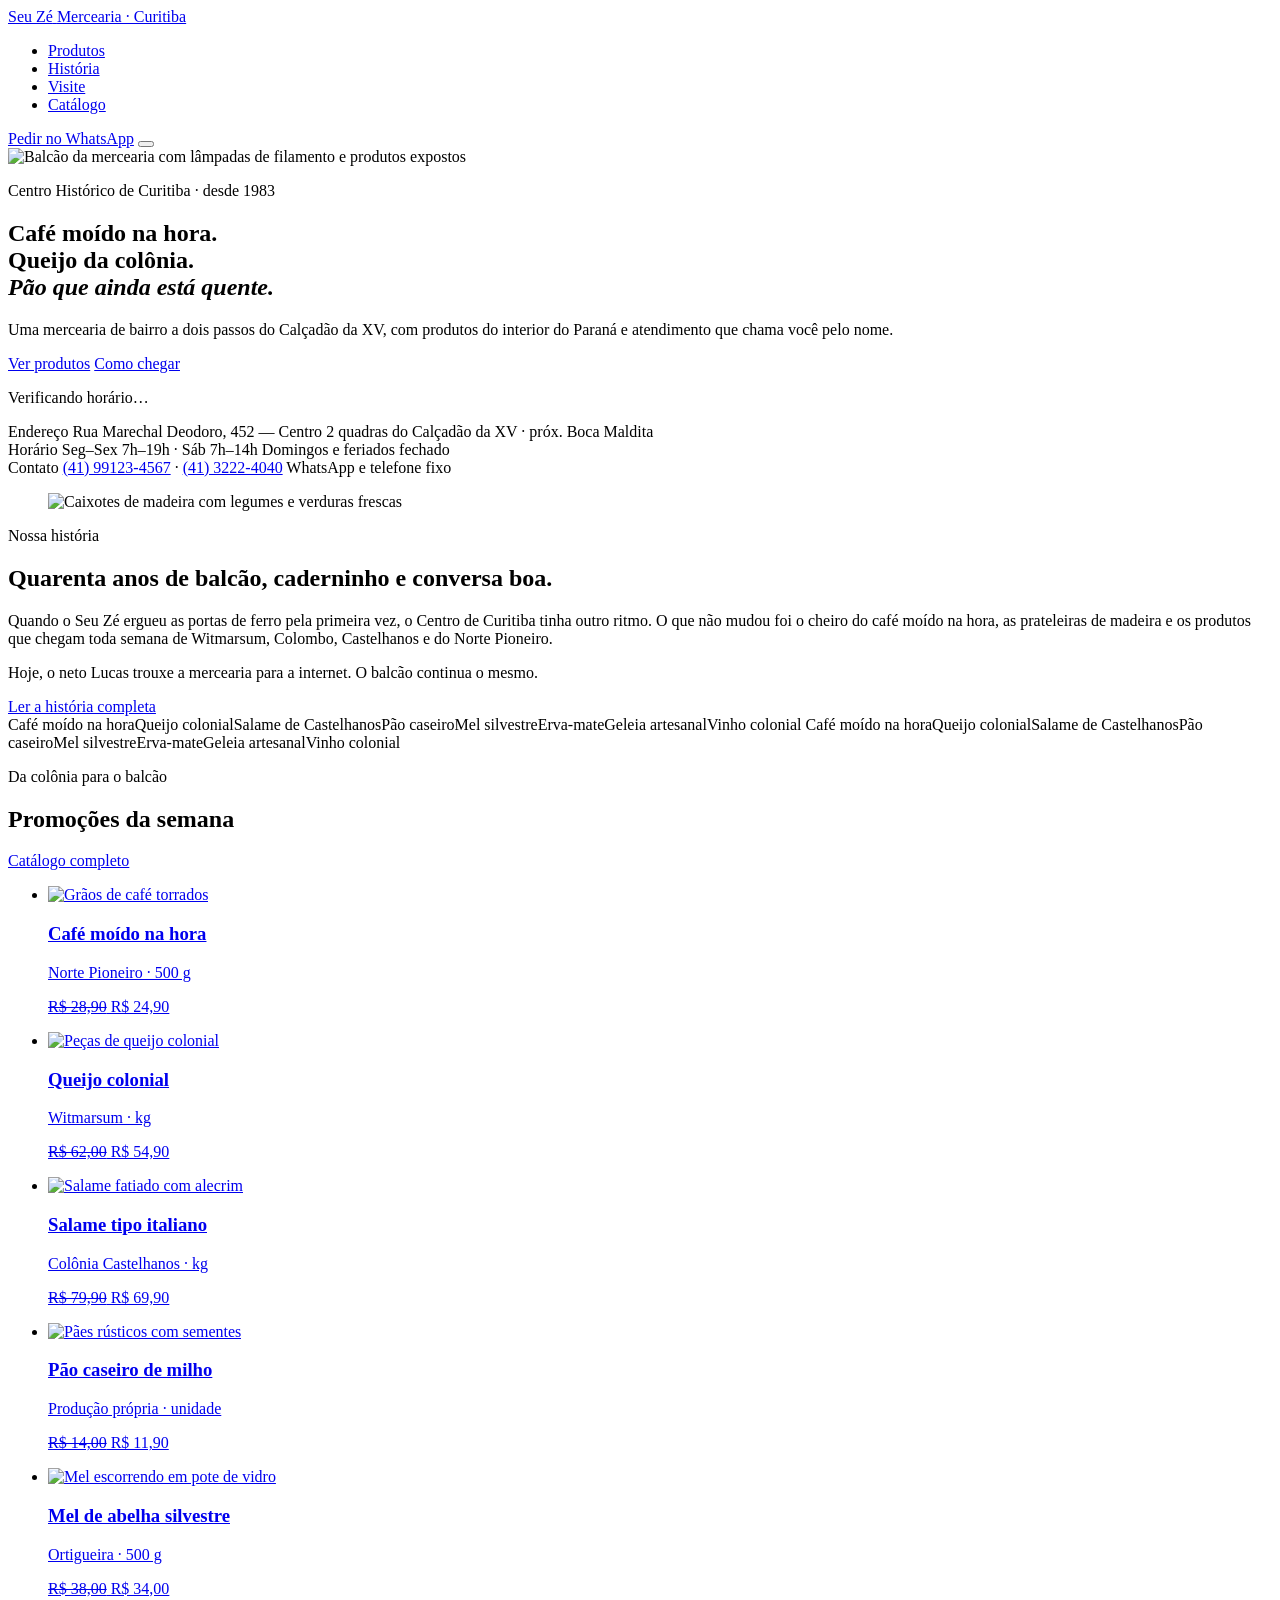
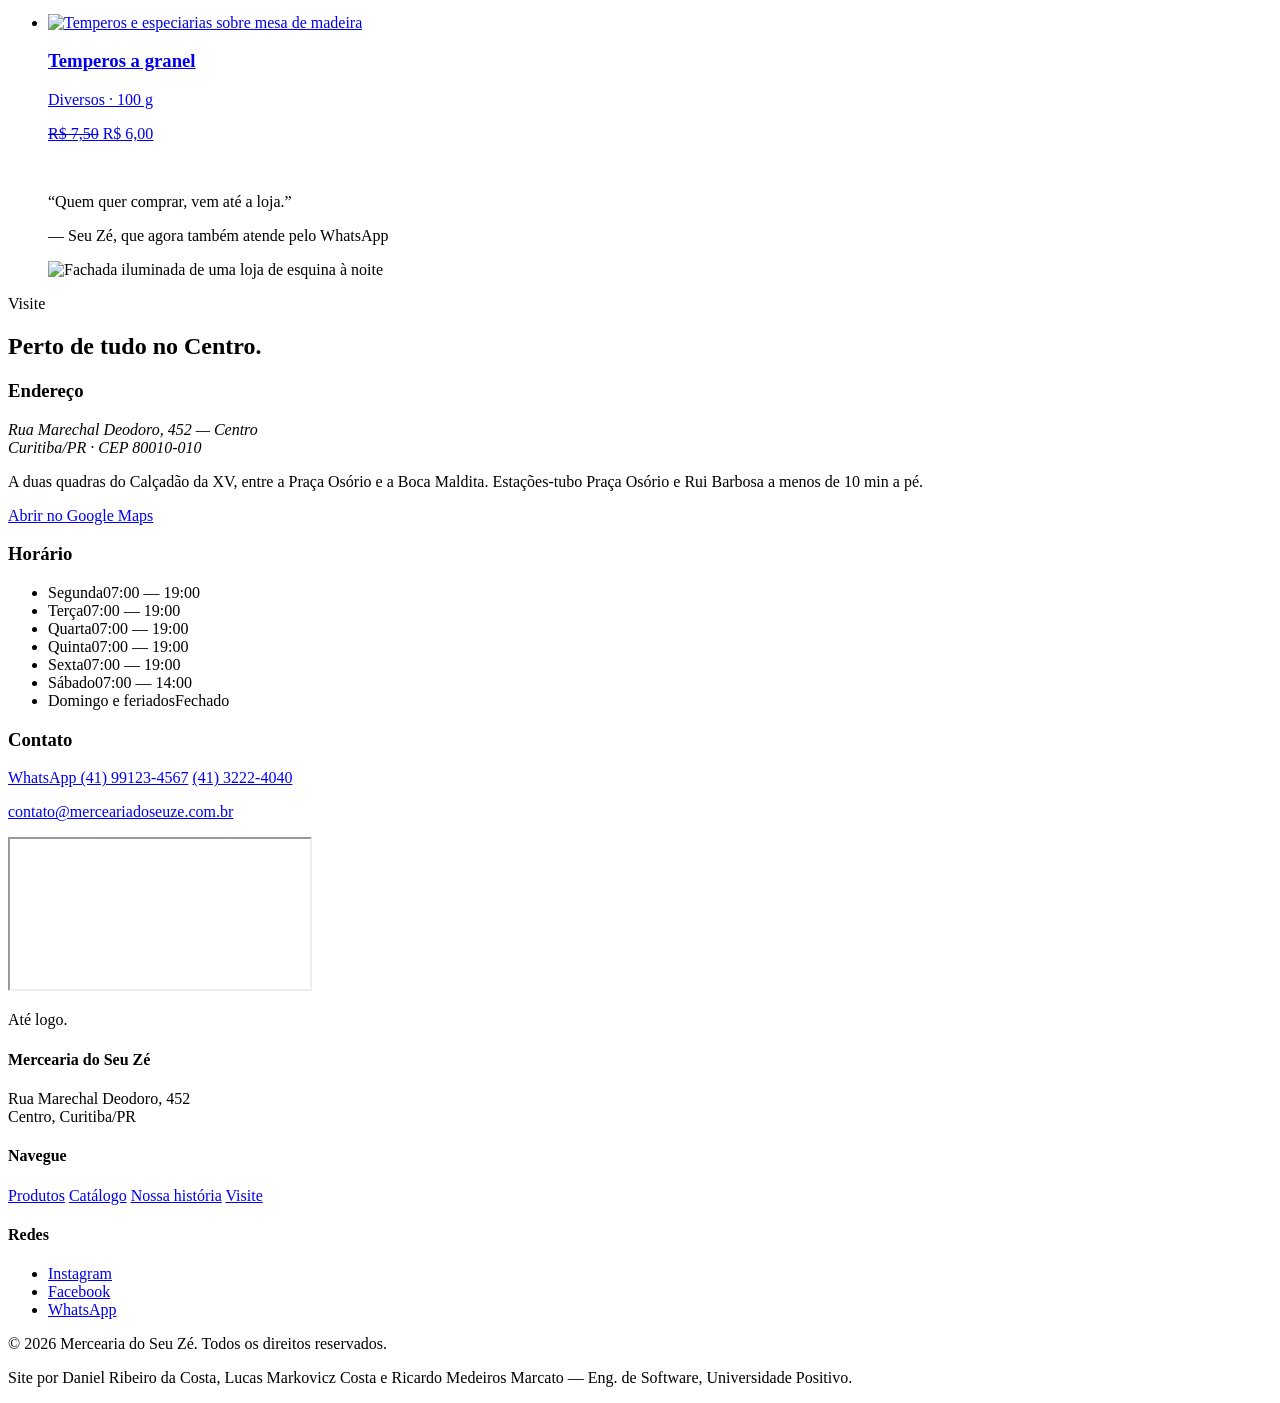
==== index.html @ f5db4b69 "subindo index" ====
<!DOCTYPE html>
<html lang="pt-BR">
<head>
  <meta charset="UTF-8">
  <meta name="viewport" content="width=device-width, initial-scale=1.0">
  <meta name="description" content="Mercearia do Seu Zé — há mais de 40 anos no Centro de Curitiba. Café moído na hora, queijos e salames coloniais, pães e doces do interior do Paraná. Endereço, horário e WhatsApp.">
  <meta name="keywords" content="mercearia, centro curitiba, produtos coloniais, café moído, mercado, conveniência, empório">
  <meta name="theme-color" content="#0e0d0b">
  <title>Mercearia do Seu Zé | Centro de Curitiba</title>
  <link rel="icon" type="image/svg+xml" href="assets/img/logo.svg">
  <link rel="preconnect" href="https://fonts.googleapis.com">
  <link rel="preconnect" href="https://fonts.gstatic.com" crossorigin>
  <link href="https://fonts.googleapis.com/css2?family=Cormorant+Garamond:ital,wght@0,400;0,500;0,600;1,400;1,500&family=Manrope:wght@400;500;600&display=swap" rel="stylesheet">
  <link rel="stylesheet" href="css/style.css">
</head>
<body>

  <!-- ===== CABEÇALHO ===== -->
  <header class="site-header" id="site-header">
    <div class="header-inner">
      <a href="index.html" class="brand" aria-label="Página inicial da Mercearia do Seu Zé">
        <span class="brand-mark">Seu Zé</span>
        <span class="brand-sub">Mercearia · Curitiba</span>
      </a>

      <nav class="main-nav" id="main-nav" aria-label="Navegação principal">
        <ul>
          <li><a href="#produtos">Produtos</a></li>
          <li><a href="#historia">História</a></li>
          <li><a href="#visite">Visite</a></li>
          <li><a href="produtos.html">Catálogo</a></li>
        </ul>
      </nav>

      <div class="header-right">
        <a class="header-cta" href="https://wa.me/5541991234567" target="_blank" rel="noopener">Pedir no WhatsApp</a>
        <button class="nav-toggle" id="nav-toggle" aria-label="Abrir menu" aria-expanded="false" aria-controls="main-nav">
          <span></span><span></span>
        </button>
      </div>
    </div>
  </header>

  <main>

    <!-- ===== HERO ===== -->
    <section class="hero" id="inicio">
      <img class="hero-img" src="assets/img/hero.jpg" alt="Balcão da mercearia com lâmpadas de filamento e produtos expostos" fetchpriority="high">
      <div class="hero-shade" aria-hidden="true"></div>

      <div class="hero-content">
        <p class="hero-kicker reveal">Centro Histórico de Curitiba · desde 1983</p>
        <h1 class="hero-title reveal">
          Café moído na hora.<br>
          Queijo da colônia.<br>
          <em>Pão que ainda está quente.</em>
        </h1>
        <div class="hero-bottom reveal">
          <p class="hero-lead">
            Uma mercearia de bairro a dois passos do Calçadão da XV, com produtos
            do interior do Paraná e atendimento que chama você pelo nome.
          </p>
          <div class="hero-actions">
            <a class="btn" href="#produtos">Ver produtos</a>
            <a class="btn btn-line" href="#visite">Como chegar</a>
          </div>
        </div>
      </div>

      <p class="hero-status" id="status-loja" aria-live="polite">
        <span class="status-dot" aria-hidden="true"></span>
        <span class="status-text">Verificando horário…</span>
      </p>
    </section>

    <!-- ===== BARRA DE INFORMAÇÕES ESSENCIAIS ===== -->
    <section class="infobar" aria-label="Endereço, horário e contato">
      <div class="infobar-item">
        <span class="infobar-label">Endereço</span>
        <span class="infobar-value">Rua Marechal Deodoro, 452 — Centro</span>
        <span class="infobar-note">2 quadras do Calçadão da XV · próx. Boca Maldita</span>
      </div>
      <div class="infobar-item">
        <span class="infobar-label">Horário</span>
        <span class="infobar-value">Seg–Sex 7h–19h · Sáb 7h–14h</span>
        <span class="infobar-note">Domingos e feriados fechado</span>
      </div>
      <div class="infobar-item">
        <span class="infobar-label">Contato</span>
        <span class="infobar-value"><a href="https://wa.me/5541991234567">(41) 99123-4567</a> · <a href="tel:+554132224040">(41) 3222-4040</a></span>
        <span class="infobar-note">WhatsApp e telefone fixo</span>
      </div>
    </section>

    <!-- ===== HISTÓRIA (resumo) ===== -->
    <section id="historia" class="split">
      <figure class="split-media reveal">
        <img src="assets/img/caixotes.jpg" alt="Caixotes de madeira com legumes e verduras frescas" loading="lazy">
      </figure>
      <div class="split-copy">
        <p class="kicker reveal">Nossa história</p>
        <h2 class="display reveal">Quarenta anos de balcão, caderninho e conversa boa.</h2>
        <p class="reveal">
          Quando o Seu Zé ergueu as portas de ferro pela primeira vez, o Centro de
          Curitiba tinha outro ritmo. O que não mudou foi o cheiro do café moído na
          hora, as prateleiras de madeira e os produtos que chegam toda semana de
          Witmarsum, Colombo, Castelhanos e do Norte Pioneiro.
        </p>
        <p class="reveal">
          Hoje, o neto Lucas trouxe a mercearia para a internet. O balcão continua o mesmo.
        </p>
        <a class="link reveal" href="sobre.html">Ler a história completa</a>
      </div>
    </section>

    <!-- ===== FAIXA ROLANTE ===== -->
    <div class="marquee" aria-hidden="true">
      <div class="marquee-track">
        <span>Café moído na hora</span><span>Queijo colonial</span><span>Salame de Castelhanos</span><span>Pão caseiro</span><span>Mel silvestre</span><span>Erva-mate</span><span>Geleia artesanal</span><span>Vinho colonial</span>
        <span>Café moído na hora</span><span>Queijo colonial</span><span>Salame de Castelhanos</span><span>Pão caseiro</span><span>Mel silvestre</span><span>Erva-mate</span><span>Geleia artesanal</span><span>Vinho colonial</span>
      </div>
    </div>

    <!-- ===== PRODUTOS EM DESTAQUE ===== -->
    <section id="produtos" class="products">
      <div class="section-head">
        <div>
          <p class="kicker reveal">Da colônia para o balcão</p>
          <h2 class="display reveal">Promoções da semana</h2>
        </div>
        <a class="link reveal" href="produtos.html">Catálogo completo</a>
      </div>

      <ul class="product-grid">
        <li class="product reveal">
          <a href="produtos.html" class="product-link">
            <div class="product-media"><img src="assets/img/cafe.jpg" alt="Grãos de café torrados" loading="lazy"></div>
            <div class="product-info">
              <h3>Café moído na hora</h3>
              <p class="product-meta">Norte Pioneiro · 500 g</p>
              <p class="product-price"><s>R$ 28,90</s> R$ 24,90</p>
            </div>
          </a>
        </li>
        <li class="product reveal">
          <a href="produtos.html" class="product-link">
            <div class="product-media"><img src="assets/img/queijo.jpg" alt="Peças de queijo colonial" loading="lazy"></div>
            <div class="product-info">
              <h3>Queijo colonial</h3>
              <p class="product-meta">Witmarsum · kg</p>
              <p class="product-price"><s>R$ 62,00</s> R$ 54,90</p>
            </div>
          </a>
        </li>
        <li class="product reveal">
          <a href="produtos.html" class="product-link">
            <div class="product-media"><img src="assets/img/salame.jpg" alt="Salame fatiado com alecrim" loading="lazy"></div>
            <div class="product-info">
              <h3>Salame tipo italiano</h3>
              <p class="product-meta">Colônia Castelhanos · kg</p>
              <p class="product-price"><s>R$ 79,90</s> R$ 69,90</p>
            </div>
          </a>
        </li>
        <li class="product reveal">
          <a href="produtos.html" class="product-link">
            <div class="product-media"><img src="assets/img/pao.jpg" alt="Pães rústicos com sementes" loading="lazy"></div>
            <div class="product-info">
              <h3>Pão caseiro de milho</h3>
              <p class="product-meta">Produção própria · unidade</p>
              <p class="product-price"><s>R$ 14,00</s> R$ 11,90</p>
            </div>
          </a>
        </li>
        <li class="product reveal">
          <a href="produtos.html" class="product-link">
            <div class="product-media"><img src="assets/img/mel.jpg" alt="Mel escorrendo em pote de vidro" loading="lazy"></div>
            <div class="product-info">
              <h3>Mel de abelha silvestre</h3>
              <p class="product-meta">Ortigueira · 500 g</p>
              <p class="product-price"><s>R$ 38,00</s> R$ 34,00</p>
            </div>
          </a>
        </li>
        <li class="product reveal">
          <a href="produtos.html" class="product-link">
            <div class="product-media"><img src="assets/img/temperos.jpg" alt="Temperos e especiarias sobre mesa de madeira" loading="lazy"></div>
            <div class="product-info">
              <h3>Temperos a granel</h3>
              <p class="product-meta">Diversos · 100 g</p>
              <p class="product-price"><s>R$ 7,50</s> R$ 6,00</p>
            </div>
          </a>
        </li>
      </ul>
    </section>

    <!-- ===== CITAÇÃO ===== -->
    <section class="quote">
      <img class="quote-bg" src="assets/img/natureza-morta.jpg" alt="" loading="lazy" aria-hidden="true">
      <blockquote class="reveal">
        <p>“Quem quer comprar, vem até a loja.”</p>
        <footer>— Seu Zé, que agora também atende pelo WhatsApp</footer>
      </blockquote>
    </section>

    <!-- ===== VISITE ===== -->
    <section id="visite" class="visit">
      <div class="visit-grid">
        <figure class="visit-media reveal">
          <img src="assets/img/fachada.jpg" alt="Fachada iluminada de uma loja de esquina à noite" loading="lazy">
        </figure>

        <div class="visit-copy">
          <p class="kicker reveal">Visite</p>
          <h2 class="display reveal">Perto de tudo no Centro.</h2>

          <div class="visit-block reveal" id="localizacao">
            <h3>Endereço</h3>
            <address>
              Rua Marechal Deodoro, 452 — Centro<br>
              Curitiba/PR · CEP 80010-010
            </address>
            <p class="muted">A duas quadras do Calçadão da XV, entre a Praça Osório e a Boca Maldita. Estações-tubo Praça Osório e Rui Barbosa a menos de 10 min a pé.</p>
            <a class="link" href="https://www.google.com/maps/search/?api=1&query=Rua+Marechal+Deodoro+452+Centro+Curitiba+PR" target="_blank" rel="noopener">Abrir no Google Maps</a>
          </div>

          <div class="visit-block reveal" id="horario">
            <h3>Horário</h3>
            <ul class="hours" id="lista-horario">
              <li data-dia="1"><span>Segunda</span><span>07:00 — 19:00</span></li>
              <li data-dia="2"><span>Terça</span><span>07:00 — 19:00</span></li>
              <li data-dia="3"><span>Quarta</span><span>07:00 — 19:00</span></li>
              <li data-dia="4"><span>Quinta</span><span>07:00 — 19:00</span></li>
              <li data-dia="5"><span>Sexta</span><span>07:00 — 19:00</span></li>
              <li data-dia="6"><span>Sábado</span><span>07:00 — 14:00</span></li>
              <li data-dia="0"><span>Domingo e feriados</span><span>Fechado</span></li>
            </ul>
          </div>

          <div class="visit-block reveal" id="contato">
            <h3>Contato</h3>
            <div class="visit-actions">
              <a class="btn" href="https://wa.me/5541991234567" target="_blank" rel="noopener">WhatsApp (41) 99123-4567</a>
              <a class="btn btn-line" href="tel:+554132224040">(41) 3222-4040</a>
            </div>
            <p class="muted"><a href="mailto:contato@merceariadoseuze.com.br">contato@merceariadoseuze.com.br</a></p>
          </div>
        </div>
      </div>

      <div class="map">
        <iframe
          title="Mapa com a localização da Mercearia do Seu Zé"
          src="https://www.google.com/maps?q=Rua+Marechal+Deodoro+452,+Centro,+Curitiba+-+PR&output=embed"
          loading="lazy"
          referrerpolicy="no-referrer-when-downgrade"
          allowfullscreen>
        </iframe>
      </div>
    </section>

  </main>

  <!-- ===== RODAPÉ ===== -->
  <footer class="site-footer">
    <div class="footer-top">
      <p class="footer-big">Até logo.</p>
      <div class="footer-cols">
        <div>
          <h4>Mercearia do Seu Zé</h4>
          <p>Rua Marechal Deodoro, 452<br>Centro, Curitiba/PR</p>
        </div>
        <div>
          <h4>Navegue</h4>
          <a href="#produtos">Produtos</a>
          <a href="produtos.html">Catálogo</a>
          <a href="sobre.html">Nossa história</a>
          <a href="#visite">Visite</a>
        </div>
        <div>
          <h4>Redes</h4>
          <ul class="social-links" aria-label="Redes sociais">
            <li><a href="https://instagram.com/merceariadoseuze" target="_blank" rel="noopener">Instagram</a></li>
            <li><a href="https://facebook.com/merceariadoseuze" target="_blank" rel="noopener">Facebook</a></li>
            <li><a href="https://wa.me/5541991234567" target="_blank" rel="noopener">WhatsApp</a></li>
          </ul>
        </div>
      </div>
    </div>
    <div class="footer-bottom">
      <p>&copy; <span id="ano-atual">2026</span> Mercearia do Seu Zé. Todos os direitos reservados.</p>
      <p>Site por Daniel Ribeiro da Costa, Lucas Markovicz Costa e Ricardo Medeiros Marcato — Eng. de Software, Universidade Positivo.</p>
    </div>
  </footer>

  <script src="js/script.js"></script>
</body>
</html>
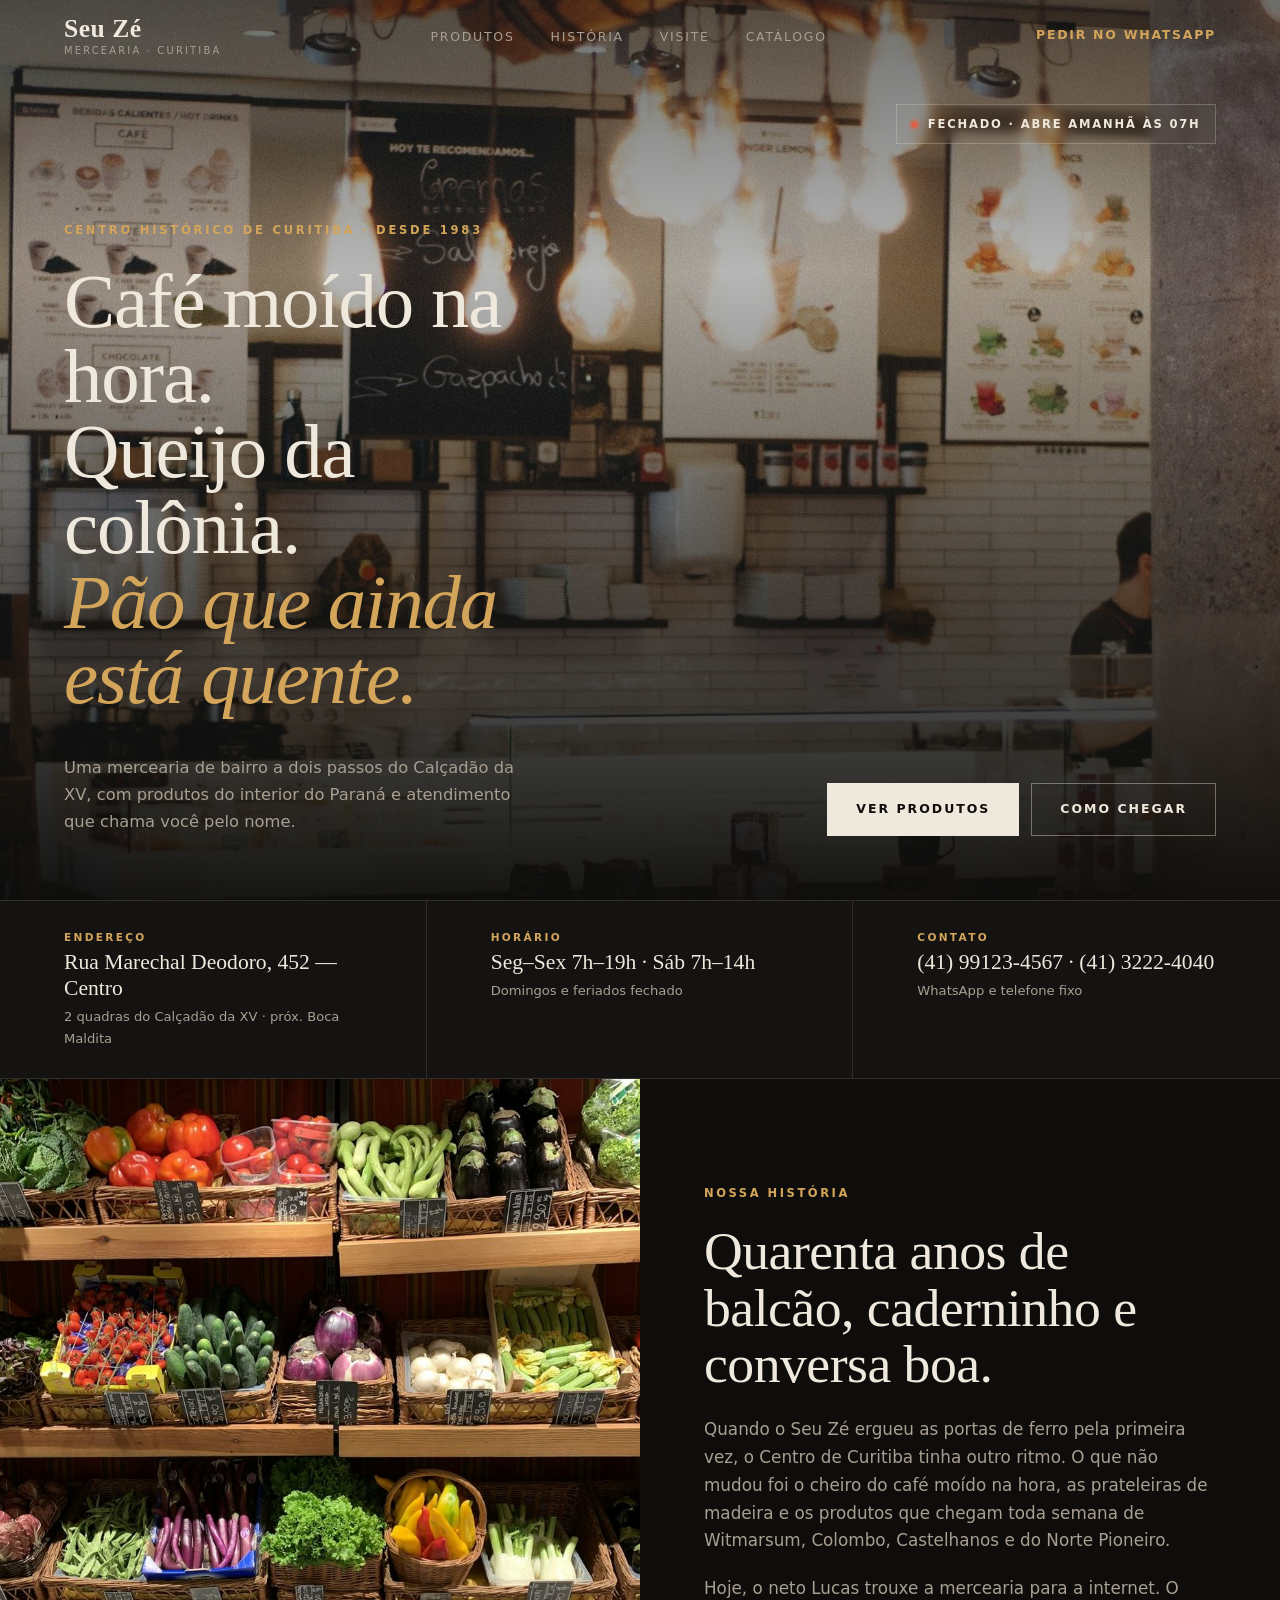
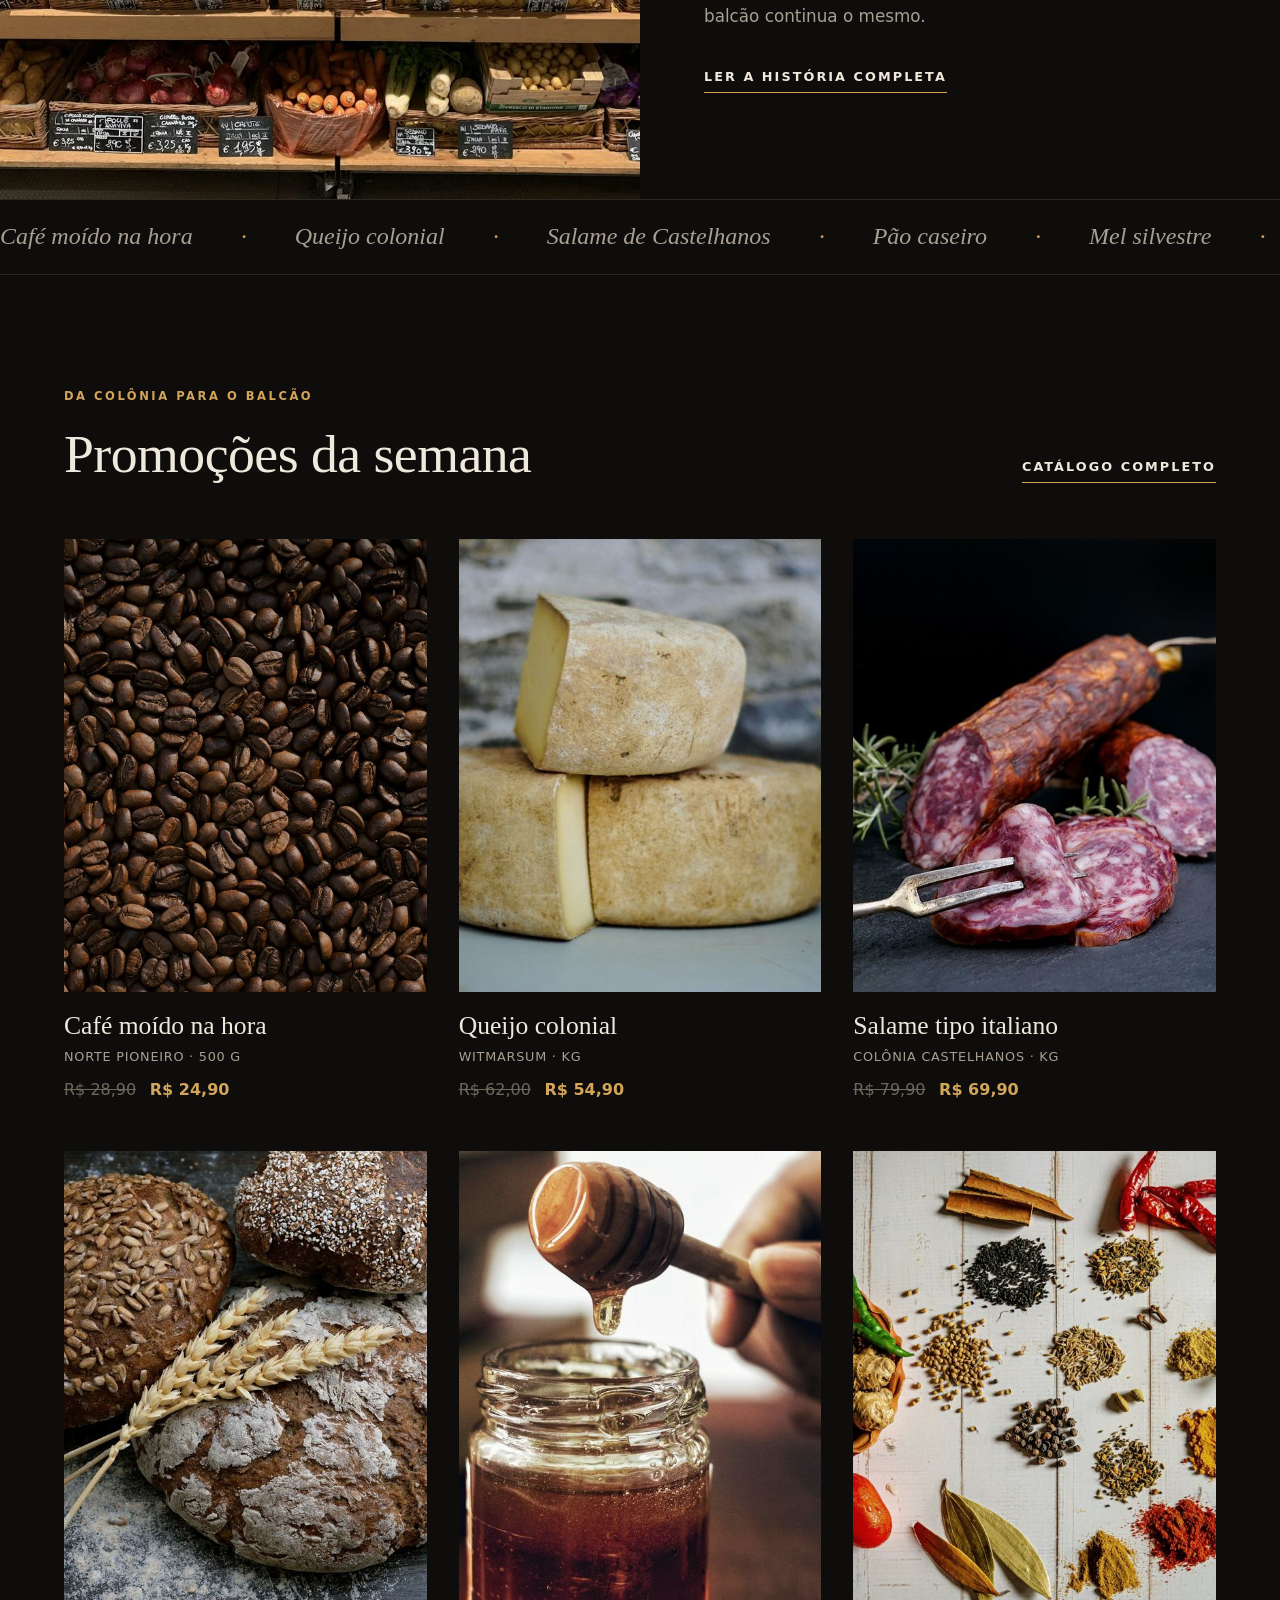
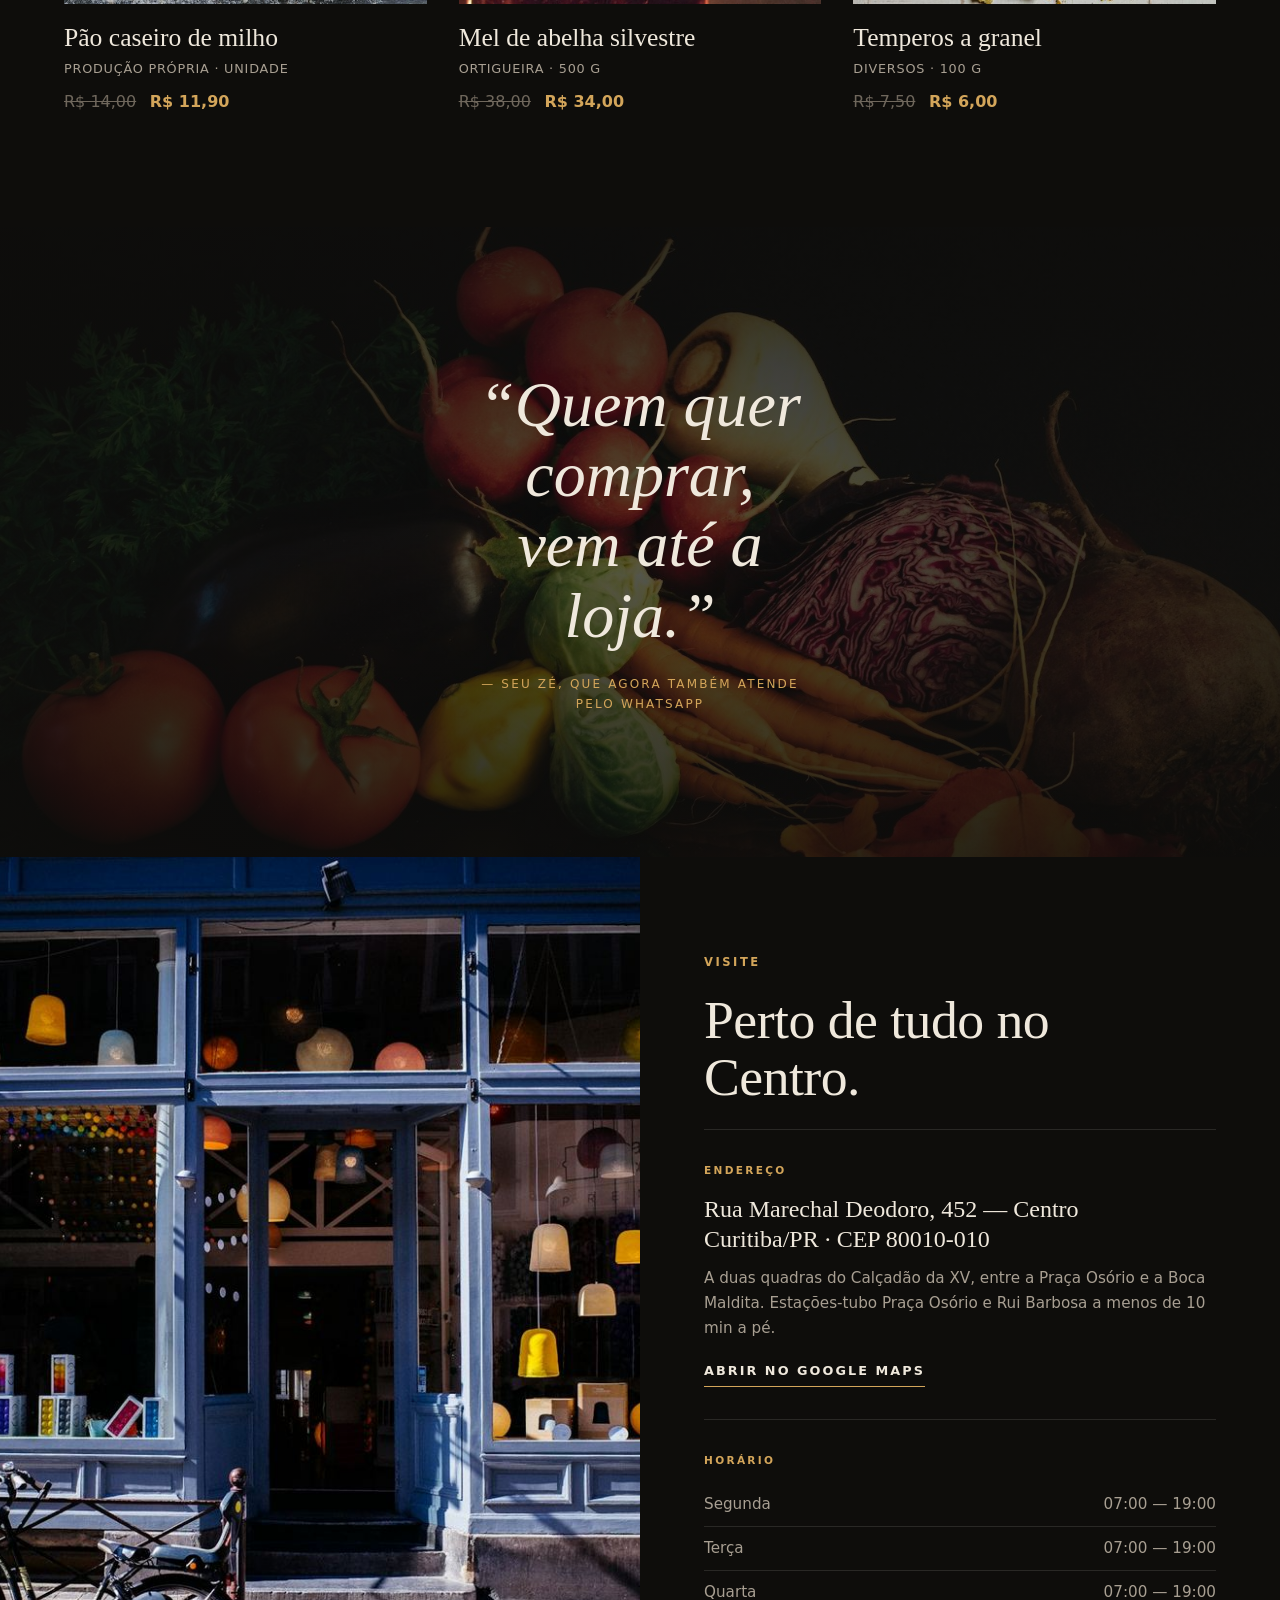
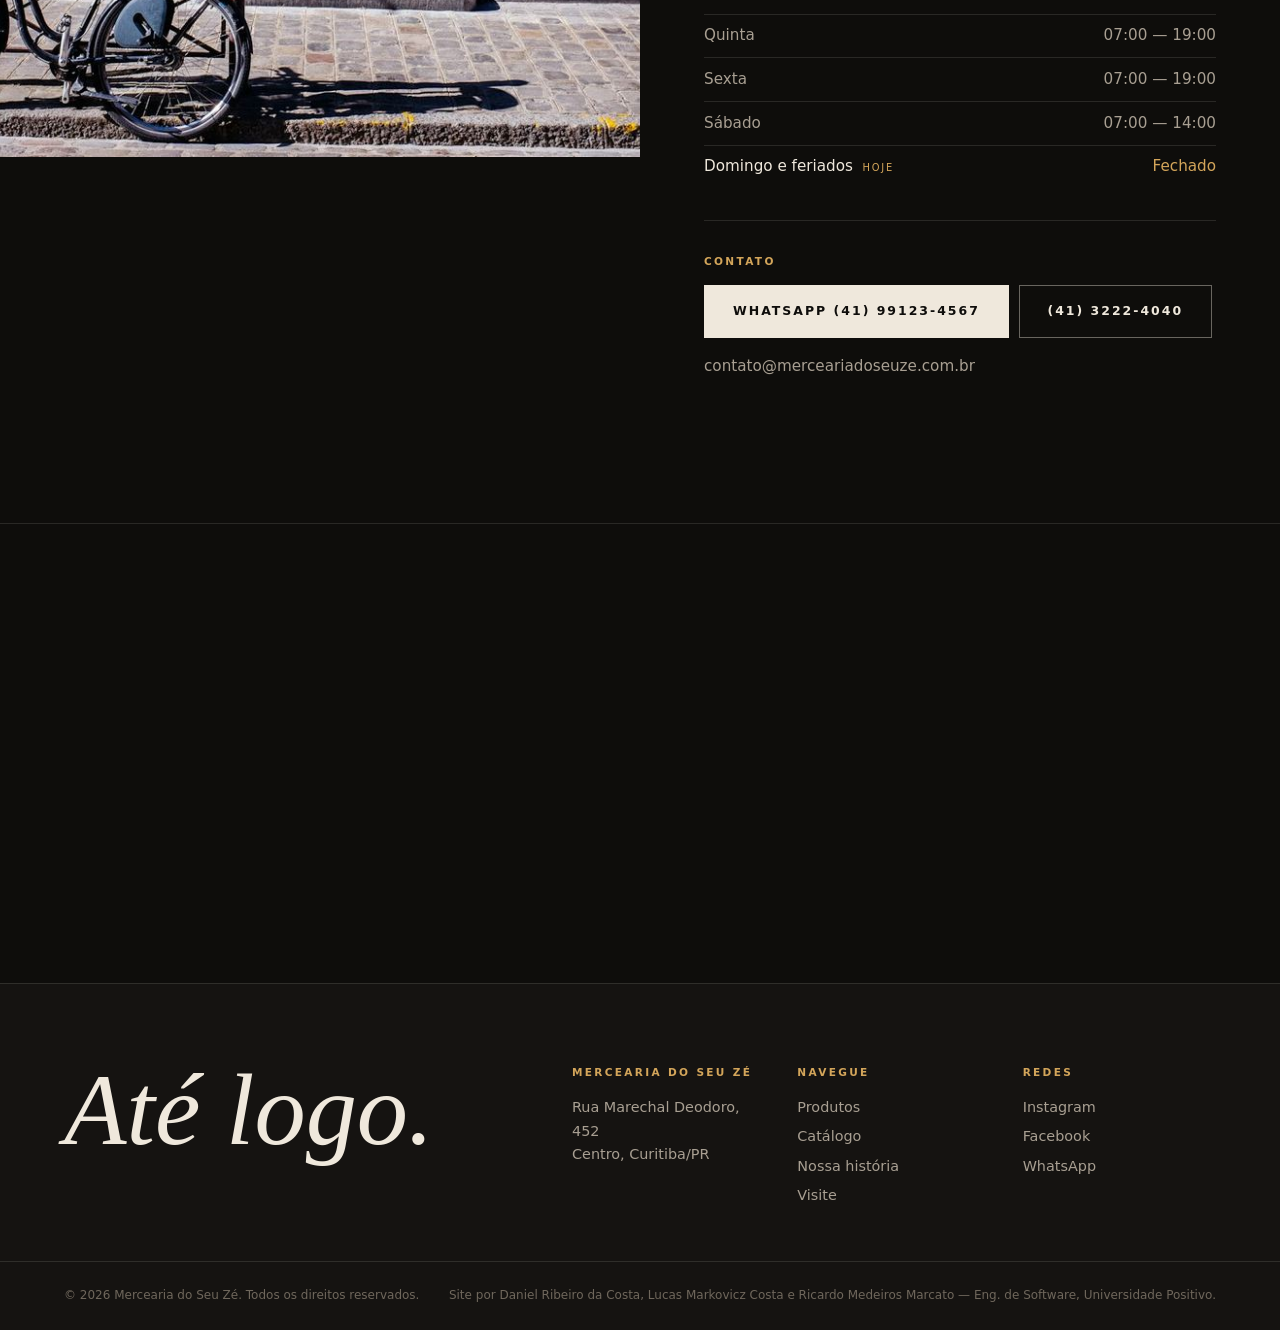
==== commit 3eb90cd0: "feat: adiciona favicon do site" ====
--- a/index.html
+++ b/index.html
@@ -7,7 +7,11 @@
   <meta name="keywords" content="mercearia, centro curitiba, produtos coloniais, café moído, mercado, conveniência, empório">
   <meta name="theme-color" content="#0e0d0b">
   <title>Mercearia do Seu Zé | Centro de Curitiba</title>
-  <link rel="icon" type="image/svg+xml" href="assets/img/logo.svg">
+  <link rel="icon" href="favicon.ico" sizes="any">
+  <link rel="icon" type="image/svg+xml" href="favicon.svg">
+  <link rel="icon" type="image/png" sizes="32x32" href="favicon-32x32.png">
+  <link rel="icon" type="image/png" sizes="16x16" href="favicon-16x16.png">
+  <link rel="apple-touch-icon" sizes="180x180" href="apple-touch-icon.png">
   <link rel="preconnect" href="https://fonts.googleapis.com">
   <link rel="preconnect" href="https://fonts.gstatic.com" crossorigin>
   <link href="https://fonts.googleapis.com/css2?family=Cormorant+Garamond:ital,wght@0,400;0,500;0,600;1,400;1,500&family=Manrope:wght@400;500;600&display=swap" rel="stylesheet">
--- a/css/style.css
+++ b/css/style.css
@@ -0,0 +1,1255 @@
+/* ============================================================
+   Mercearia do Seu Zé — Folha de estilos
+   Direção: editorial, escura e quente. Fotografia em tela cheia,
+   serifa elegante (Cormorant Garamond) para títulos, Manrope
+   para texto, dourado como único acento.
+   ============================================================ */
+
+:root {
+  --bg: #0e0d0b;
+  --bg-2: #151311;
+  --bg-3: #1d1a17;
+  --ink: #efe8dc;
+  --ink-2: #a89f92;
+  --ink-3: #6f675c;
+  --line: rgba(239, 232, 220, 0.12);
+  --gold: #d3a55a;
+  --gold-2: #b68a45;
+  --serif: "Cormorant Garamond", "Times New Roman", Georgia, serif;
+  --sans: "Manrope", system-ui, -apple-system, "Segoe UI", Roboto, sans-serif;
+  --gutter: clamp(1.25rem, 5vw, 4.5rem);
+  --ease: cubic-bezier(0.22, 1, 0.36, 1);
+}
+
+/* ---------- Base ---------- */
+*,
+*::before,
+*::after {
+  box-sizing: border-box;
+  margin: 0;
+  padding: 0;
+}
+
+html {
+  scroll-behavior: smooth;
+}
+
+body {
+  font-family: var(--sans);
+  font-size: 1rem;
+  line-height: 1.65;
+  color: var(--ink);
+  background: var(--bg);
+  -webkit-font-smoothing: antialiased;
+  overflow-x: hidden;
+}
+
+img {
+  display: block;
+  max-width: 100%;
+}
+
+a {
+  color: inherit;
+  text-decoration: none;
+}
+
+ul,
+ol {
+  list-style: none;
+}
+
+address {
+  font-style: normal;
+}
+
+section[id] {
+  scroll-margin-top: 72px;
+}
+
+::selection {
+  background: var(--gold);
+  color: var(--bg);
+}
+
+/* ---------- Tipografia utilitária ---------- */
+.kicker {
+  font-size: 0.72rem;
+  font-weight: 600;
+  letter-spacing: 0.22em;
+  text-transform: uppercase;
+  color: var(--gold);
+  margin-bottom: 1.25rem;
+}
+
+.display {
+  font-family: var(--serif);
+  font-weight: 500;
+  font-size: clamp(2.2rem, 4.2vw, 3.6rem);
+  line-height: 1.05;
+  letter-spacing: -0.01em;
+  margin-bottom: 1.5rem;
+}
+
+.display em {
+  font-style: italic;
+  color: var(--gold);
+}
+
+.muted {
+  color: var(--ink-2);
+  font-size: 0.95rem;
+}
+
+.link {
+  display: inline-block;
+  position: relative;
+  font-size: 0.8rem;
+  font-weight: 600;
+  letter-spacing: 0.16em;
+  text-transform: uppercase;
+  color: var(--ink);
+  padding-bottom: 0.35rem;
+}
+
+.link::after {
+  content: "";
+  position: absolute;
+  left: 0;
+  bottom: 0;
+  width: 100%;
+  height: 1px;
+  background: var(--gold);
+  transform-origin: left;
+  transition: transform 0.4s var(--ease);
+}
+
+.link:hover::after {
+  transform: scaleX(0.35);
+}
+
+/* ---------- Botões ---------- */
+.btn {
+  display: inline-flex;
+  align-items: center;
+  justify-content: center;
+  padding: 0.95rem 1.75rem;
+  font-size: 0.78rem;
+  font-weight: 600;
+  letter-spacing: 0.16em;
+  text-transform: uppercase;
+  color: var(--bg);
+  background: var(--ink);
+  border: 1px solid var(--ink);
+  transition: background-color 0.3s var(--ease), color 0.3s, border-color 0.3s;
+}
+
+.btn:hover {
+  background: var(--gold);
+  border-color: var(--gold);
+  color: var(--bg);
+}
+
+.btn-line {
+  background: transparent;
+  color: var(--ink);
+  border-color: rgba(239, 232, 220, 0.4);
+}
+
+.btn-line:hover {
+  background: transparent;
+  color: var(--gold);
+  border-color: var(--gold);
+}
+
+/* ---------- Cabeçalho ---------- */
+.site-header {
+  position: fixed;
+  inset: 0 0 auto 0;
+  z-index: 100;
+  transition: background-color 0.4s var(--ease), border-color 0.4s;
+  border-bottom: 1px solid transparent;
+}
+
+.site-header.solid {
+  background: rgba(14, 13, 11, 0.88);
+  backdrop-filter: blur(14px);
+  -webkit-backdrop-filter: blur(14px);
+  border-color: var(--line);
+}
+
+.header-inner {
+  display: flex;
+  align-items: center;
+  justify-content: space-between;
+  gap: 1.5rem;
+  height: 72px;
+  padding-inline: var(--gutter);
+}
+
+.brand {
+  display: flex;
+  flex-direction: column;
+  line-height: 1;
+}
+
+.brand-mark {
+  font-family: var(--serif);
+  font-size: 1.6rem;
+  font-weight: 600;
+  letter-spacing: 0.02em;
+}
+
+.brand-sub {
+  font-size: 0.62rem;
+  letter-spacing: 0.22em;
+  text-transform: uppercase;
+  color: var(--ink-2);
+  margin-top: 0.3rem;
+}
+
+.main-nav ul {
+  display: flex;
+  gap: 2.25rem;
+}
+
+.main-nav a {
+  position: relative;
+  font-size: 0.78rem;
+  font-weight: 500;
+  letter-spacing: 0.14em;
+  text-transform: uppercase;
+  color: var(--ink-2);
+  transition: color 0.3s;
+}
+
+.main-nav a:hover,
+.main-nav a.ativo {
+  color: var(--ink);
+}
+
+.header-right {
+  display: flex;
+  align-items: center;
+  gap: 1.25rem;
+}
+
+.header-cta {
+  font-size: 0.78rem;
+  font-weight: 600;
+  letter-spacing: 0.14em;
+  text-transform: uppercase;
+  color: var(--gold);
+  border-bottom: 1px solid transparent;
+  transition: border-color 0.3s;
+}
+
+.header-cta:hover {
+  border-color: var(--gold);
+}
+
+.nav-toggle {
+  display: none;
+  width: 40px;
+  height: 40px;
+  background: transparent;
+  border: 0;
+  cursor: pointer;
+  flex-direction: column;
+  justify-content: center;
+  align-items: flex-end;
+  gap: 6px;
+}
+
+.nav-toggle span {
+  display: block;
+  height: 1px;
+  width: 24px;
+  background: var(--ink);
+  transition: transform 0.3s var(--ease), width 0.3s;
+}
+
+.nav-toggle span:last-child {
+  width: 16px;
+}
+
+.nav-toggle[aria-expanded="true"] span:first-child {
+  transform: translateY(3.5px) rotate(45deg);
+}
+
+.nav-toggle[aria-expanded="true"] span:last-child {
+  width: 24px;
+  transform: translateY(-3.5px) rotate(-45deg);
+}
+
+/* ---------- Hero ---------- */
+.hero {
+  position: relative;
+  height: clamp(640px, 100svh, 1000px);
+  display: flex;
+  align-items: flex-end;
+  padding: 8rem var(--gutter) 4rem;
+  overflow: hidden;
+}
+
+.hero-img {
+  position: absolute;
+  inset: 0;
+  width: 100%;
+  height: 100%;
+  object-fit: cover;
+  object-position: center 40%;
+  transform: scale(1.06);
+  animation: hero-zoom 8s var(--ease) forwards;
+}
+
+@keyframes hero-zoom {
+  to {
+    transform: scale(1);
+  }
+}
+
+.hero-shade {
+  position: absolute;
+  inset: 0;
+  background:
+    linear-gradient(180deg, rgba(14, 13, 11, 0.6) 0%, rgba(14, 13, 11, 0.3) 30%, rgba(14, 13, 11, 0.65) 65%, rgba(14, 13, 11, 0.97) 100%);
+}
+
+.hero-content {
+  position: relative;
+  width: 100%;
+  max-width: 1400px;
+  margin-inline: auto;
+}
+
+.hero-kicker {
+  font-size: 0.72rem;
+  font-weight: 600;
+  letter-spacing: 0.24em;
+  text-transform: uppercase;
+  color: var(--gold);
+  margin-bottom: 1.5rem;
+}
+
+.hero-title {
+  font-family: var(--serif);
+  font-weight: 500;
+  font-size: clamp(2.6rem, 6vw, 5.4rem);
+  line-height: 0.98;
+  letter-spacing: -0.015em;
+  max-width: 14ch;
+  margin-bottom: 2.5rem;
+}
+
+.hero-title em {
+  font-style: italic;
+  color: var(--gold);
+}
+
+.hero-bottom {
+  display: flex;
+  align-items: flex-end;
+  justify-content: space-between;
+  gap: 2rem;
+  flex-wrap: wrap;
+}
+
+.hero-lead {
+  max-width: 44ch;
+  color: var(--ink-2);
+  font-size: 1.02rem;
+}
+
+.hero-actions {
+  display: flex;
+  gap: 0.75rem;
+  flex-wrap: wrap;
+}
+
+.hero-status {
+  position: absolute;
+  top: 6.5rem;
+  right: var(--gutter);
+  display: inline-flex;
+  align-items: center;
+  gap: 0.6rem;
+  font-size: 0.72rem;
+  font-weight: 600;
+  letter-spacing: 0.16em;
+  text-transform: uppercase;
+  color: var(--ink);
+  padding: 0.6rem 0.9rem;
+  border: 1px solid rgba(239, 232, 220, 0.25);
+  backdrop-filter: blur(6px);
+}
+
+.status-dot {
+  width: 7px;
+  height: 7px;
+  border-radius: 50%;
+  background: var(--ink-3);
+}
+
+.hero-status.aberto .status-dot {
+  background: #6fbf73;
+  box-shadow: 0 0 0 3px rgba(111, 191, 115, 0.25);
+}
+
+.hero-status.fechado .status-dot {
+  background: #d9634a;
+  box-shadow: 0 0 0 3px rgba(217, 99, 74, 0.25);
+}
+
+/* ---------- Barra de informações ---------- */
+.infobar {
+  display: grid;
+  grid-template-columns: repeat(3, 1fr);
+  border-block: 1px solid var(--line);
+  background: var(--bg-2);
+}
+
+.infobar-item {
+  display: flex;
+  flex-direction: column;
+  gap: 0.25rem;
+  padding: 1.75rem var(--gutter);
+  border-right: 1px solid var(--line);
+}
+
+.infobar-item:last-child {
+  border-right: 0;
+}
+
+.infobar-label {
+  font-size: 0.66rem;
+  font-weight: 600;
+  letter-spacing: 0.22em;
+  text-transform: uppercase;
+  color: var(--gold);
+}
+
+.infobar-value {
+  font-family: var(--serif);
+  font-size: 1.35rem;
+  font-weight: 500;
+  line-height: 1.2;
+}
+
+.infobar-value a:hover {
+  color: var(--gold);
+}
+
+.infobar-note {
+  font-size: 0.82rem;
+  color: var(--ink-2);
+}
+
+/* ---------- Seção dividida (história) ---------- */
+.split {
+  display: grid;
+  grid-template-columns: 1fr 1fr;
+  min-height: clamp(520px, 80vh, 760px);
+}
+
+.split-media {
+  max-height: 760px;
+}
+
+.split-media {
+  overflow: hidden;
+}
+
+.split-media img {
+  width: 100%;
+  height: 100%;
+  object-fit: cover;
+  transition: transform 1.2s var(--ease);
+}
+
+.split:hover .split-media img {
+  transform: scale(1.03);
+}
+
+.split-copy {
+  display: flex;
+  flex-direction: column;
+  justify-content: center;
+  padding: 6rem var(--gutter);
+  max-width: 640px;
+}
+
+.split-copy p:not(.kicker) {
+  color: var(--ink-2);
+  margin-bottom: 1.25rem;
+  font-size: 1.05rem;
+}
+
+.split-copy .link {
+  margin-top: 1rem;
+  align-self: flex-start;
+}
+
+/* ---------- Marquee ---------- */
+.marquee {
+  overflow: hidden;
+  border-block: 1px solid var(--line);
+  padding-block: 1.1rem;
+  background: var(--bg);
+}
+
+.marquee-track {
+  display: flex;
+  gap: 3rem;
+  width: max-content;
+  animation: marquee 40s linear infinite;
+}
+
+.marquee-track span {
+  font-family: var(--serif);
+  font-style: italic;
+  font-size: 1.5rem;
+  color: var(--ink-2);
+  white-space: nowrap;
+}
+
+.marquee-track span::after {
+  content: "·";
+  color: var(--gold);
+  margin-left: 3rem;
+}
+
+@keyframes marquee {
+  to {
+    transform: translateX(-50%);
+  }
+}
+
+/* ---------- Produtos ---------- */
+.products {
+  padding: 7rem var(--gutter);
+}
+
+.section-head {
+  display: flex;
+  align-items: flex-end;
+  justify-content: space-between;
+  gap: 2rem;
+  flex-wrap: wrap;
+  margin-bottom: 3.5rem;
+}
+
+.section-head .display {
+  margin-bottom: 0;
+}
+
+.product-grid {
+  display: grid;
+  grid-template-columns: repeat(3, 1fr);
+  gap: 3rem 2rem;
+}
+
+.product-link {
+  display: block;
+}
+
+.product-media {
+  overflow: hidden;
+  aspect-ratio: 4 / 5;
+  background: var(--bg-3);
+  margin-bottom: 1.25rem;
+}
+
+.product-media img {
+  width: 100%;
+  height: 100%;
+  object-fit: cover;
+  transition: transform 1s var(--ease), filter 0.6s;
+  filter: saturate(0.9);
+}
+
+.product-link:hover .product-media img {
+  transform: scale(1.05);
+  filter: saturate(1);
+}
+
+.product-info h3 {
+  font-family: var(--serif);
+  font-weight: 500;
+  font-size: 1.6rem;
+  line-height: 1.1;
+  margin-bottom: 0.35rem;
+}
+
+.product-meta {
+  font-size: 0.8rem;
+  letter-spacing: 0.06em;
+  text-transform: uppercase;
+  color: var(--ink-2);
+  margin-bottom: 0.6rem;
+}
+
+.product-price {
+  font-size: 1rem;
+  font-weight: 600;
+  color: var(--gold);
+}
+
+.product-price s {
+  font-weight: 400;
+  color: var(--ink-3);
+  margin-right: 0.5rem;
+}
+
+/* ---------- Citação ---------- */
+.quote {
+  position: relative;
+  min-height: clamp(420px, 70vh, 640px);
+  display: grid;
+  place-items: center;
+  padding: 6rem var(--gutter);
+  overflow: hidden;
+  text-align: center;
+}
+
+.quote-bg {
+  position: absolute;
+  inset: 0;
+  width: 100%;
+  height: 100%;
+  object-fit: cover;
+  opacity: 0.4;
+}
+
+.quote::after {
+  content: "";
+  position: absolute;
+  inset: 0;
+  background: radial-gradient(ellipse at center, rgba(14, 13, 11, 0.2), rgba(14, 13, 11, 0.85));
+}
+
+.quote blockquote {
+  position: relative;
+  z-index: 1;
+  max-width: 34ch;
+}
+
+.quote p {
+  font-family: var(--serif);
+  font-style: italic;
+  font-weight: 400;
+  font-size: clamp(2rem, 5vw, 4rem);
+  line-height: 1.1;
+  margin-bottom: 1.5rem;
+}
+
+.quote footer {
+  max-width: none;
+  font-size: 0.75rem;
+  letter-spacing: 0.18em;
+  text-transform: uppercase;
+  color: var(--gold);
+}
+
+/* ---------- Visite ---------- */
+.visit-grid {
+  display: grid;
+  grid-template-columns: 1fr 1fr;
+}
+
+.visit-media {
+  overflow: hidden;
+}
+
+.visit-media img {
+  width: 100%;
+  height: 100%;
+  max-height: 900px;
+  object-fit: cover;
+}
+
+.visit-copy {
+  padding: 6rem var(--gutter);
+  max-width: 640px;
+}
+
+.visit-block {
+  padding-block: 2rem;
+  border-top: 1px solid var(--line);
+}
+
+.visit-block h3 {
+  font-size: 0.66rem;
+  font-weight: 600;
+  letter-spacing: 0.22em;
+  text-transform: uppercase;
+  color: var(--gold);
+  margin-bottom: 0.9rem;
+}
+
+.visit-block address {
+  font-family: var(--serif);
+  font-size: 1.5rem;
+  font-weight: 500;
+  line-height: 1.25;
+  margin-bottom: 0.75rem;
+}
+
+.visit-block .muted {
+  margin-bottom: 1rem;
+}
+
+.visit-block .muted a:hover {
+  color: var(--gold);
+}
+
+.hours li {
+  display: flex;
+  justify-content: space-between;
+  gap: 1rem;
+  padding: 0.55rem 0;
+  border-bottom: 1px solid var(--line);
+  font-size: 0.95rem;
+  color: var(--ink-2);
+}
+
+.hours li:last-child {
+  border-bottom: 0;
+}
+
+.hours li span:last-child {
+  font-variant-numeric: tabular-nums;
+}
+
+.hours li.hoje {
+  color: var(--ink);
+}
+
+.hours li.hoje span:last-child {
+  color: var(--gold);
+}
+
+.hours li.hoje span:first-child::after {
+  content: "hoje";
+  margin-left: 0.6rem;
+  font-size: 0.62rem;
+  letter-spacing: 0.18em;
+  text-transform: uppercase;
+  color: var(--gold);
+}
+
+.visit-actions {
+  display: flex;
+  flex-wrap: wrap;
+  gap: 0.6rem;
+  margin-bottom: 1rem;
+}
+
+.map {
+  height: 460px;
+  border-top: 1px solid var(--line);
+}
+
+.map iframe {
+  width: 100%;
+  height: 100%;
+  border: 0;
+  display: block;
+  filter: invert(0.92) hue-rotate(180deg) saturate(0.4) brightness(0.9) contrast(1.05);
+}
+
+/* ---------- Rodapé ---------- */
+.site-footer {
+  border-top: 1px solid var(--line);
+  background: var(--bg-2);
+}
+
+.footer-top {
+  display: grid;
+  grid-template-columns: 1fr 1.4fr;
+  gap: 3rem;
+  padding: 5rem var(--gutter) 3rem;
+}
+
+.footer-big {
+  font-family: var(--serif);
+  font-style: italic;
+  font-size: clamp(3rem, 8vw, 6.5rem);
+  line-height: 0.9;
+  color: var(--ink);
+}
+
+.footer-cols {
+  display: grid;
+  grid-template-columns: repeat(3, 1fr);
+  gap: 2rem;
+  font-size: 0.9rem;
+  color: var(--ink-2);
+}
+
+.footer-cols h4 {
+  font-size: 0.66rem;
+  font-weight: 600;
+  letter-spacing: 0.22em;
+  text-transform: uppercase;
+  color: var(--gold);
+  margin-bottom: 0.9rem;
+}
+
+.footer-cols a {
+  display: block;
+  margin-bottom: 0.35rem;
+  transition: color 0.3s;
+}
+
+.footer-cols a:hover {
+  color: var(--ink);
+}
+
+.footer-bottom {
+  display: flex;
+  justify-content: space-between;
+  gap: 1rem;
+  flex-wrap: wrap;
+  padding: 1.5rem var(--gutter);
+  border-top: 1px solid var(--line);
+  font-size: 0.75rem;
+  color: var(--ink-3);
+}
+
+/* ---------- Página: cabeçalho de página ---------- */
+.page-hero {
+  position: relative;
+  height: clamp(480px, 62vh, 720px);
+  display: flex;
+  align-items: flex-end;
+  padding: 8rem var(--gutter) 4rem;
+  overflow: hidden;
+}
+
+.page-hero img {
+  position: absolute;
+  inset: 0;
+  width: 100%;
+  height: 100%;
+  object-fit: cover;
+}
+
+.page-hero::after {
+  content: "";
+  position: absolute;
+  inset: 0;
+  background: linear-gradient(180deg, rgba(14, 13, 11, 0.5), rgba(14, 13, 11, 0.25) 40%, rgba(14, 13, 11, 0.95));
+}
+
+.page-hero-content {
+  position: relative;
+  z-index: 1;
+  max-width: 1400px;
+  width: 100%;
+  margin-inline: auto;
+}
+
+.page-hero .display {
+  font-size: clamp(2.8rem, 7vw, 6rem);
+  margin-bottom: 1rem;
+}
+
+.page-hero .muted {
+  max-width: 50ch;
+  font-size: 1.05rem;
+}
+
+/* ---------- Página: Catálogo ---------- */
+.catalog {
+  padding: 4rem var(--gutter) 7rem;
+}
+
+.filters {
+  display: flex;
+  flex-wrap: wrap;
+  align-items: center;
+  gap: 0.5rem 1.75rem;
+  padding-block: 1.5rem;
+  border-block: 1px solid var(--line);
+  margin-bottom: 3.5rem;
+}
+
+.filters input[type="search"] {
+  flex: 1 1 260px;
+  padding: 0.7rem 0;
+  background: transparent;
+  border: 0;
+  border-bottom: 1px solid var(--line);
+  color: var(--ink);
+  font: inherit;
+  font-size: 0.95rem;
+  outline: none;
+  transition: border-color 0.3s;
+}
+
+.filters input[type="search"]::placeholder {
+  color: var(--ink-3);
+}
+
+.filters input[type="search"]:focus {
+  border-color: var(--gold);
+}
+
+.filtro-btn {
+  background: transparent;
+  border: 0;
+  padding: 0.4rem 0;
+  font: inherit;
+  font-size: 0.75rem;
+  font-weight: 600;
+  letter-spacing: 0.16em;
+  text-transform: uppercase;
+  color: var(--ink-2);
+  cursor: pointer;
+  border-bottom: 1px solid transparent;
+  transition: color 0.3s, border-color 0.3s;
+}
+
+.filtro-btn:hover {
+  color: var(--ink);
+}
+
+.filtro-btn.ativo {
+  color: var(--gold);
+  border-color: var(--gold);
+}
+
+.catalog-grid {
+  display: grid;
+  grid-template-columns: repeat(4, 1fr);
+  gap: 3rem 1.5rem;
+}
+
+.catalog-grid .product-media {
+  aspect-ratio: 1;
+}
+
+.catalog-grid h3 {
+  font-size: 1.35rem;
+}
+
+.sem-resultado {
+  padding: 4rem 0;
+  text-align: center;
+  color: var(--ink-2);
+  font-family: var(--serif);
+  font-size: 1.4rem;
+  font-style: italic;
+}
+
+.catalog-cta {
+  margin-top: 5rem;
+  padding-top: 3rem;
+  border-top: 1px solid var(--line);
+  display: flex;
+  align-items: center;
+  justify-content: space-between;
+  gap: 2rem;
+  flex-wrap: wrap;
+}
+
+.catalog-cta p {
+  font-family: var(--serif);
+  font-size: 1.8rem;
+  font-weight: 500;
+  max-width: 24ch;
+  line-height: 1.15;
+}
+
+/* ---------- Página: História ---------- */
+.story {
+  padding: 6rem var(--gutter);
+  display: grid;
+  grid-template-columns: 1fr 1.4fr;
+  gap: 4rem;
+  max-width: 1400px;
+  margin-inline: auto;
+}
+
+.story-aside {
+  position: sticky;
+  top: 6rem;
+  align-self: start;
+}
+
+.story-aside .display {
+  font-size: clamp(2rem, 3.4vw, 3rem);
+}
+
+.story-body p {
+  font-size: 1.12rem;
+  color: var(--ink-2);
+  margin-bottom: 1.5rem;
+  max-width: 62ch;
+}
+
+.story-body p:first-child::first-letter {
+  font-family: var(--serif);
+  font-size: 4.2rem;
+  line-height: 0.8;
+  float: left;
+  margin: 0.4rem 0.6rem 0 0;
+  color: var(--gold);
+}
+
+.story-figure {
+  margin: 3rem 0;
+}
+
+.story-figure img {
+  width: 100%;
+  aspect-ratio: 16 / 10;
+  object-fit: cover;
+}
+
+.story-figure figcaption {
+  margin-top: 0.75rem;
+  font-size: 0.78rem;
+  letter-spacing: 0.08em;
+  text-transform: uppercase;
+  color: var(--ink-3);
+}
+
+.gallery {
+  display: grid;
+  grid-template-columns: repeat(3, 1fr);
+  gap: 0.5rem;
+  padding: 0 var(--gutter) 2rem;
+}
+
+.gallery img {
+  width: 100%;
+  aspect-ratio: 4 / 5;
+  object-fit: cover;
+}
+
+.gallery figure:nth-child(2) {
+  margin-top: 4rem;
+}
+
+.timeline {
+  padding: 6rem var(--gutter);
+  border-top: 1px solid var(--line);
+  max-width: 1400px;
+  margin-inline: auto;
+}
+
+.timeline ol {
+  display: grid;
+  grid-template-columns: repeat(5, 1fr);
+  gap: 2rem;
+  margin-top: 3rem;
+}
+
+.timeline li {
+  padding-top: 1.25rem;
+  border-top: 1px solid var(--line);
+  font-size: 0.92rem;
+  color: var(--ink-2);
+}
+
+.timeline time {
+  display: block;
+  font-family: var(--serif);
+  font-size: 2.4rem;
+  line-height: 1;
+  color: var(--ink);
+  margin-bottom: 0.75rem;
+}
+
+.values {
+  display: flex;
+  flex-wrap: wrap;
+  gap: 0.75rem 2.5rem;
+  margin-top: 2rem;
+}
+
+.values li {
+  font-family: var(--serif);
+  font-style: italic;
+  font-size: 1.3rem;
+  color: var(--ink-2);
+}
+
+.values li::before {
+  content: "— ";
+  color: var(--gold);
+}
+
+/* ---------- Reveal on scroll ---------- */
+.reveal {
+  opacity: 0;
+  transform: translateY(24px);
+  transition: opacity 0.9s var(--ease), transform 0.9s var(--ease);
+}
+
+.reveal.in {
+  opacity: 1;
+  transform: none;
+}
+
+@media (prefers-reduced-motion: reduce) {
+  .reveal {
+    opacity: 1;
+    transform: none;
+    transition: none;
+  }
+
+  .hero-img,
+  .marquee-track {
+    animation: none;
+  }
+}
+
+/* ---------- Responsivo ---------- */
+@media (max-width: 1100px) {
+  .product-grid {
+    grid-template-columns: repeat(2, 1fr);
+  }
+
+  .catalog-grid {
+    grid-template-columns: repeat(3, 1fr);
+  }
+
+  .timeline ol {
+    grid-template-columns: repeat(3, 1fr);
+  }
+}
+
+@media (max-width: 860px) {
+  .main-nav {
+    display: none;
+    position: fixed;
+    inset: 72px 0 auto 0;
+    background: rgba(14, 13, 11, 0.97);
+    border-bottom: 1px solid var(--line);
+    padding: 1rem var(--gutter) 1.5rem;
+  }
+
+  .main-nav.aberto {
+    display: block;
+  }
+
+  .main-nav ul {
+    flex-direction: column;
+    gap: 0;
+  }
+
+  .main-nav a {
+    display: block;
+    padding: 0.9rem 0;
+    font-size: 1rem;
+    border-bottom: 1px solid var(--line);
+  }
+
+  .site-header:has(.main-nav.aberto) {
+    background: rgba(14, 13, 11, 0.97);
+  }
+
+  .header-cta {
+    display: none;
+  }
+
+  .nav-toggle {
+    display: flex;
+  }
+
+  .hero {
+    padding-top: 7rem;
+    padding-bottom: 3rem;
+  }
+
+  .hero-status {
+    top: 5.5rem;
+    left: var(--gutter);
+    right: auto;
+  }
+
+  .infobar {
+    grid-template-columns: 1fr;
+  }
+
+  .infobar-item {
+    border-right: 0;
+    border-bottom: 1px solid var(--line);
+    padding-block: 1.25rem;
+  }
+
+  .infobar-item:last-child {
+    border-bottom: 0;
+  }
+
+  .split,
+  .visit-grid,
+  .story,
+  .footer-top {
+    grid-template-columns: 1fr;
+  }
+
+  .split-media,
+  .visit-media {
+    aspect-ratio: 4 / 3;
+  }
+
+  .split-copy,
+  .visit-copy {
+    padding-block: 4rem;
+  }
+
+  .products {
+    padding-block: 5rem;
+  }
+
+  .story {
+    gap: 2rem;
+    padding-block: 4rem;
+  }
+
+  .story-aside {
+    position: static;
+  }
+
+  .gallery {
+    grid-template-columns: repeat(3, 1fr);
+    gap: 0.35rem;
+  }
+
+  .gallery figure:nth-child(2) {
+    margin-top: 2rem;
+  }
+
+  .footer-cols {
+    grid-template-columns: 1fr 1fr;
+  }
+}
+
+@media (max-width: 600px) {
+  .product-grid,
+  .catalog-grid {
+    grid-template-columns: 1fr 1fr;
+    gap: 2rem 1rem;
+  }
+
+  .product-info h3,
+  .catalog-grid h3 {
+    font-size: 1.2rem;
+  }
+
+  .timeline ol {
+    grid-template-columns: 1fr 1fr;
+  }
+
+  .map {
+    height: 320px;
+  }
+
+  .footer-cols {
+    grid-template-columns: 1fr;
+  }
+}
